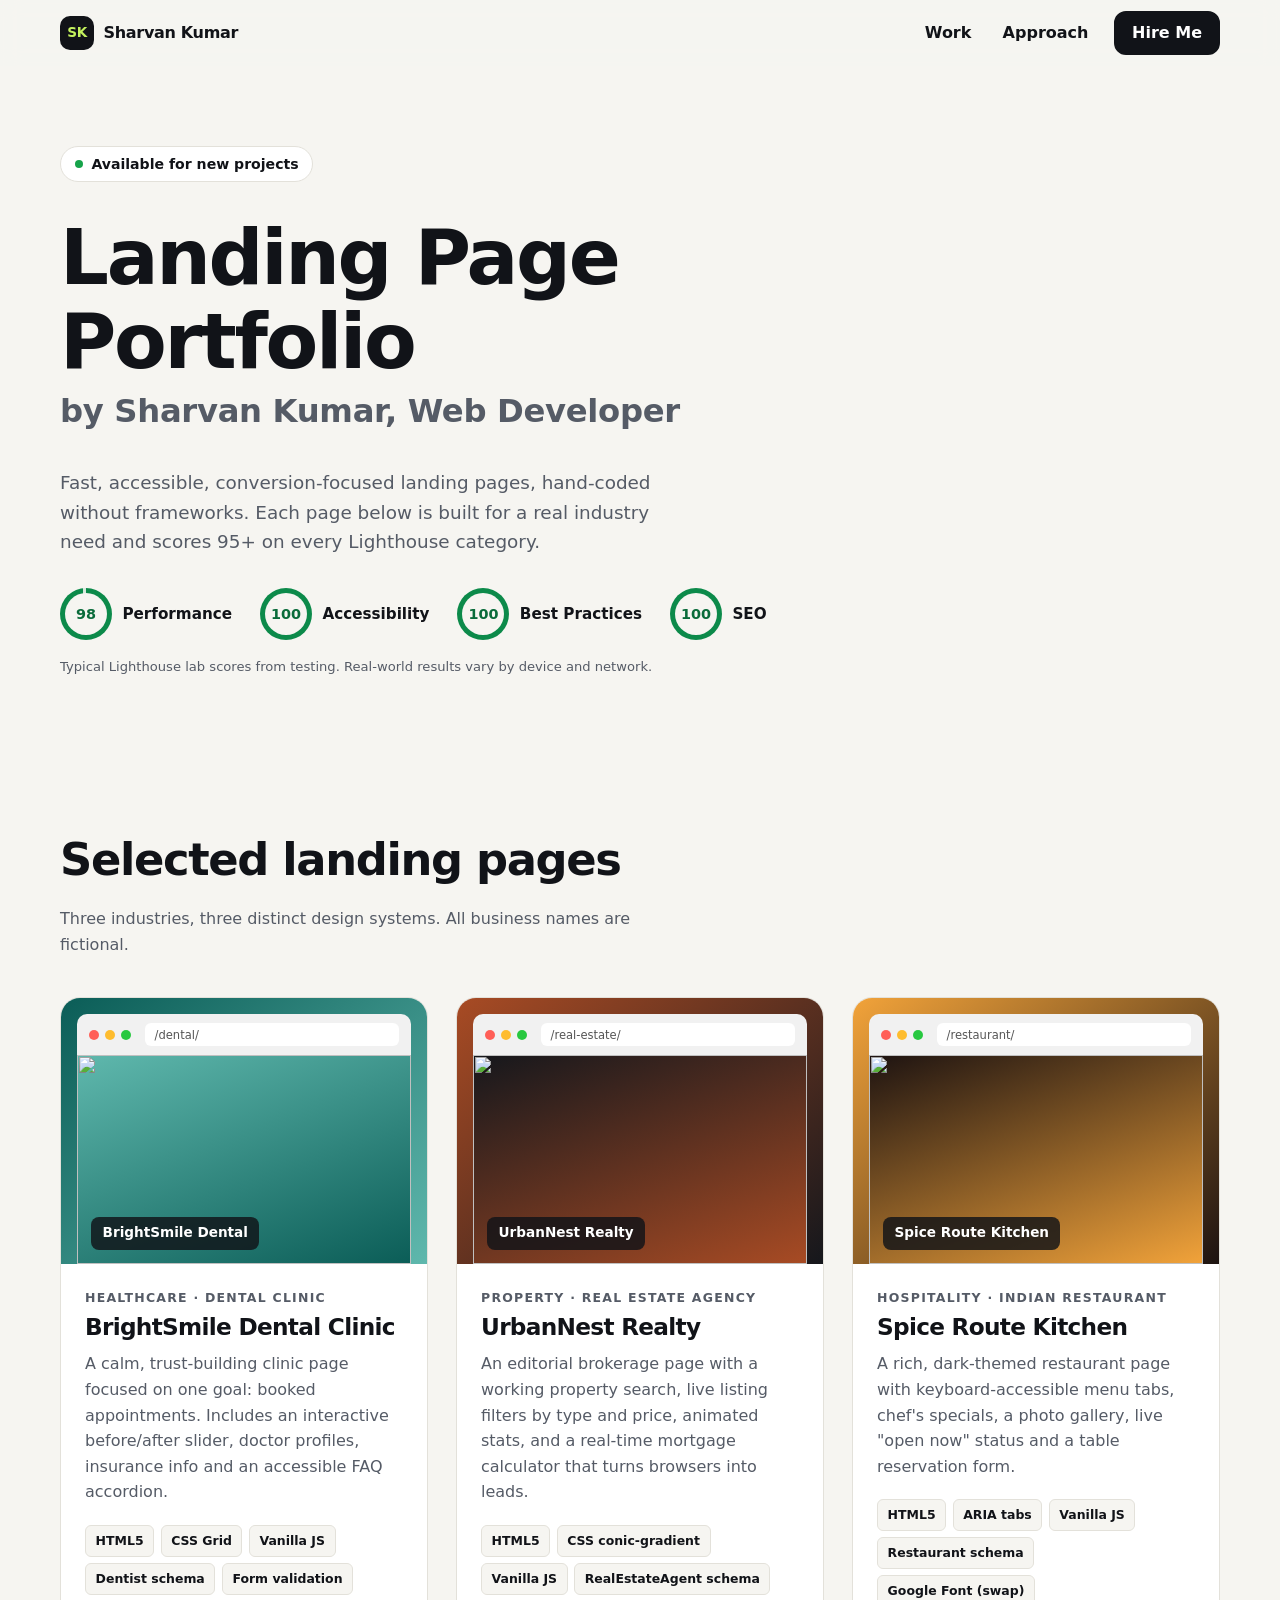
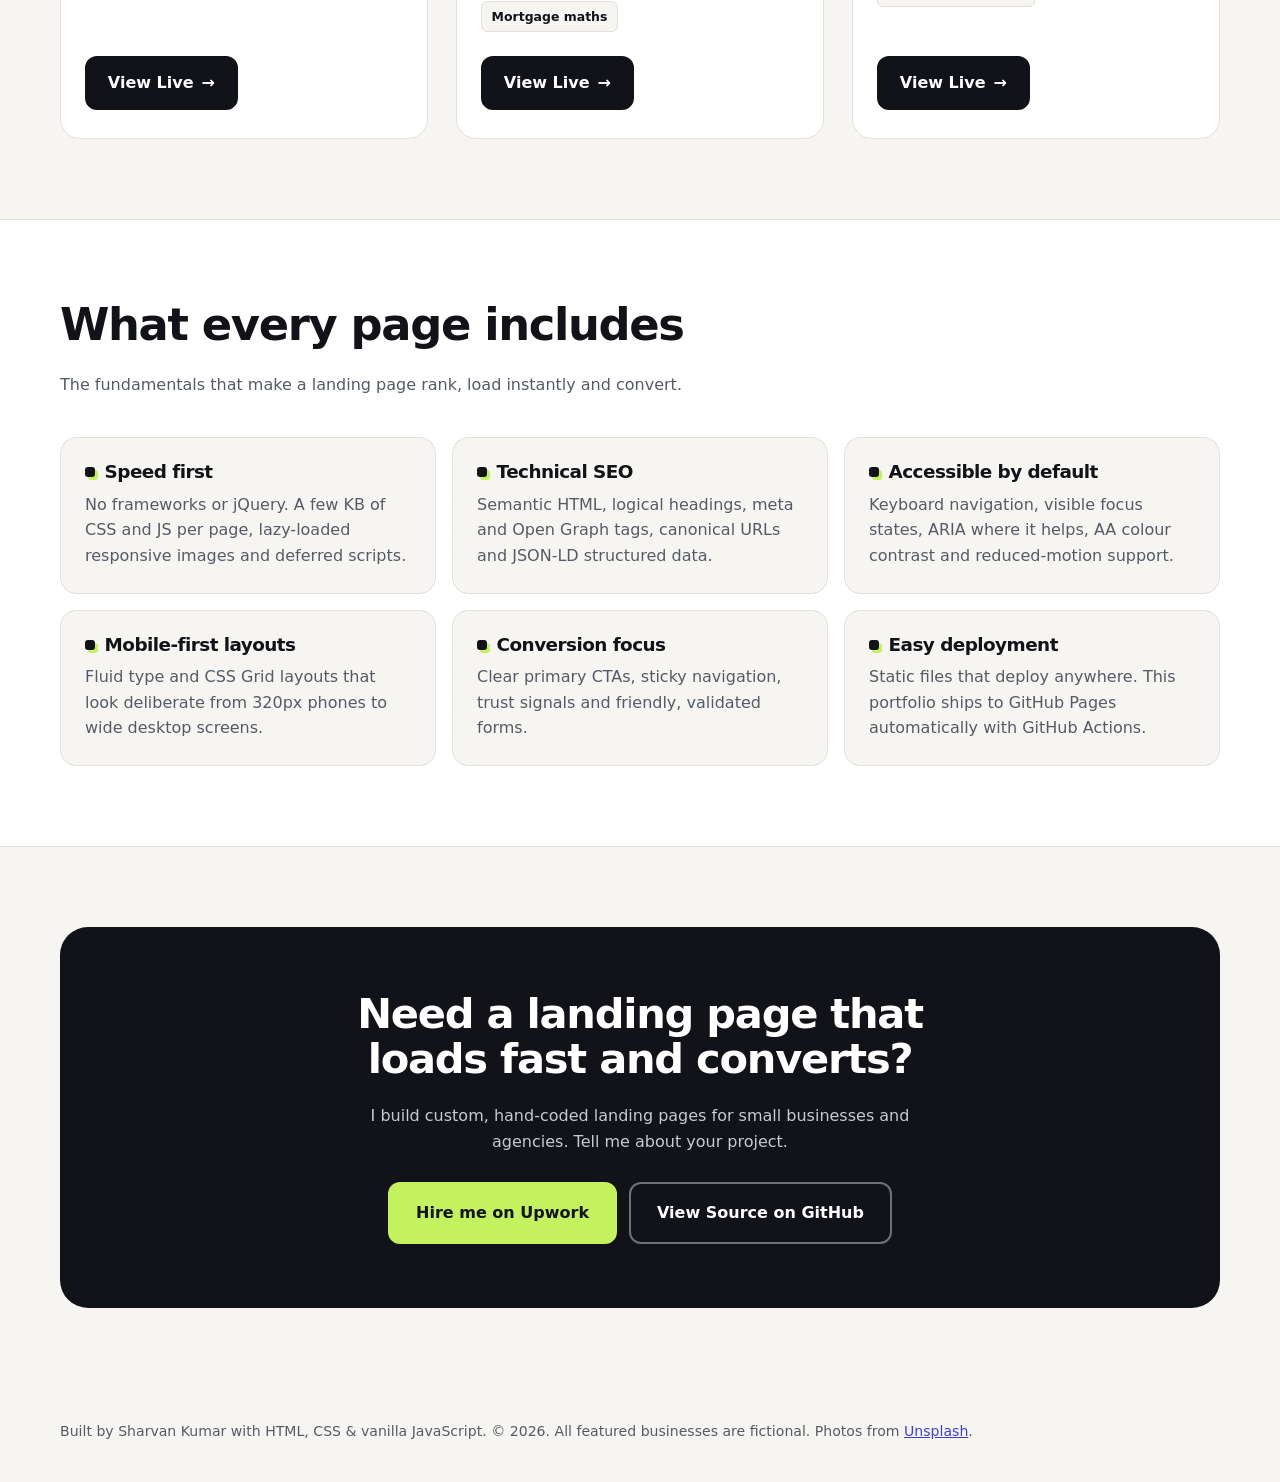
==== index.html @ bbcb1f8a "Add portfolio hub page showcasing the three landing pages Co-Authored-By: Claude Opus 5.5 <noreply@a" ====
<!doctype html>
<html lang="en">
<head>
<meta charset="utf-8">
<meta name="viewport" content="width=device-width, initial-scale=1">
<title>Landing Page Portfolio | Sharvan Kumar, Web Developer</title>
<meta name="description" content="High-converting, lightning-fast landing pages for dental clinics, real estate agencies and restaurants. Hand-coded in HTML, CSS and vanilla JS by Sharvan Kumar.">
<meta name="author" content="Sharvan Kumar">
<meta name="theme-color" content="#111318">
<link rel="canonical" href="https://sharvan10.github.io/industry-landing-pages/">
<meta property="og:type" content="website">
<meta property="og:title" content="Landing Page Portfolio by Sharvan Kumar">
<meta property="og:description" content="Three industry landing pages built for speed, SEO and conversions. Lighthouse 95+ across the board.">
<meta property="og:url" content="https://sharvan10.github.io/industry-landing-pages/">
<meta property="og:image" content="https://images.unsplash.com/photo-1600596542815-ffad4c1539a9?auto=format&amp;fit=crop&amp;w=1200&amp;h=630&amp;q=70">
<meta name="twitter:card" content="summary_large_image">
<link rel="icon" href="data:image/svg+xml,%3Csvg%20xmlns='http://www.w3.org/2000/svg'%20viewBox='0%200%2064%2064'%3E%3Crect%20width='64'%20height='64'%20rx='14'%20fill='%23111318'/%3E%3Ctext%20x='32'%20y='42'%20font-family='Arial'%20font-weight='700'%20font-size='26'%20fill='%23c4f25e'%20text-anchor='middle'%3ESK%3C/text%3E%3C/svg%3E">
<link rel="preconnect" href="https://images.unsplash.com" crossorigin>
<link rel="stylesheet" href="assets/portfolio.css">
<script type="application/ld+json">
{
  "@context": "https://schema.org",
  "@type": "CollectionPage",
  "name": "Landing Page Portfolio by Sharvan Kumar",
  "url": "https://sharvan10.github.io/industry-landing-pages/",
  "author": {"@type": "Person", "name": "Sharvan Kumar", "jobTitle": "Web Developer"},
  "hasPart": [
    {"@type": "WebPage", "name": "BrightSmile Dental Clinic", "url": "https://sharvan10.github.io/industry-landing-pages/dental/"},
    {"@type": "WebPage", "name": "UrbanNest Realty", "url": "https://sharvan10.github.io/industry-landing-pages/real-estate/"},
    {"@type": "WebPage", "name": "Spice Route Kitchen", "url": "https://sharvan10.github.io/industry-landing-pages/restaurant/"}
  ]
}
</script>
</head>
<body>
<a class="skip-link" href="#main">Skip to content</a>

<header class="site-header">
  <div class="container header-inner">
    <a href="./" class="logo" aria-label="Sharvan Kumar, portfolio home"><span class="mark" aria-hidden="true">SK</span><span>Sharvan Kumar</span></a>
    <button class="nav-toggle" type="button" aria-expanded="false" aria-controls="site-nav">
      <span class="sr-only">Menu</span><span class="bars" aria-hidden="true"></span>
    </button>
    <nav id="site-nav" class="site-nav" aria-label="Primary">
      <ul>
        <li><a href="#work">Work</a></li>
        <li><a href="#approach">Approach</a></li>
        <li><a href="#contact" class="btn btn-sm">Hire Me</a></li>
      </ul>
    </nav>
  </div>
</header>

<main id="main">
  <section class="hero">
    <div class="container">
      <p class="eyebrow"><span class="pulse" aria-hidden="true"></span> Available for new projects</p>
      <h1>Landing Page Portfolio <span class="by">by Sharvan Kumar, Web Developer</span></h1>
      <p class="lead">Fast, accessible, conversion-focused landing pages, hand-coded without frameworks. Each page below is built for a real industry need and scores 95+ on every Lighthouse category.</p>
      <ul class="scores" aria-label="Lighthouse target scores">
        <li><span class="gauge" style="--v:98" aria-hidden="true"><b>98</b></span>Performance</li>
        <li><span class="gauge" style="--v:100" aria-hidden="true"><b>100</b></span>Accessibility</li>
        <li><span class="gauge" style="--v:100" aria-hidden="true"><b>100</b></span>Best Practices</li>
        <li><span class="gauge" style="--v:100" aria-hidden="true"><b>100</b></span>SEO</li>
      </ul>
      <p class="scores-note">Typical Lighthouse lab scores from testing. Real-world results vary by device and network.</p>
    </div>
  </section>

  <section class="section" id="work" aria-labelledby="work-title">
    <div class="container">
      <div class="section-head">
        <h2 id="work-title">Selected landing pages</h2>
        <p>Three industries, three distinct design systems. All business names are fictional.</p>
      </div>

      <div class="cards">
        <article class="card reveal" style="--brand:#0b5d57; --brand-2:#5fb8ad">
          <a class="preview" href="dental/" tabindex="-1" aria-hidden="true">
            <span class="browser"><i></i><i></i><i></i><span class="url">/dental/</span></span>
            <span class="shot">
              <img src="https://images.unsplash.com/photo-1629909613654-28e377c37b09?auto=format&amp;fit=crop&amp;w=640&amp;h=400&amp;q=65" width="640" height="400" loading="lazy" decoding="async" alt="">
              <span class="shot-label">BrightSmile Dental</span>
            </span>
          </a>
          <div class="card-body">
            <p class="industry">Healthcare · Dental clinic</p>
            <h3>BrightSmile Dental Clinic</h3>
            <p>A calm, trust-building clinic page focused on one goal: booked appointments. Includes an interactive before/after slider, doctor profiles, insurance info and an accessible FAQ accordion.</p>
            <ul class="tech" aria-label="Technology and features">
              <li>HTML5</li><li>CSS Grid</li><li>Vanilla JS</li><li>Dentist schema</li><li>Form validation</li>
            </ul>
            <a href="dental/" class="btn">View Live <span class="sr-only">BrightSmile Dental Clinic page</span><span aria-hidden="true">→</span></a>
          </div>
        </article>

        <article class="card reveal" style="--brand:#a84b24; --brand-2:#15171c">
          <a class="preview" href="real-estate/" tabindex="-1" aria-hidden="true">
            <span class="browser"><i></i><i></i><i></i><span class="url">/real-estate/</span></span>
            <span class="shot">
              <img src="https://images.unsplash.com/photo-1600596542815-ffad4c1539a9?auto=format&amp;fit=crop&amp;w=640&amp;h=400&amp;q=65" width="640" height="400" loading="lazy" decoding="async" alt="">
              <span class="shot-label">UrbanNest Realty</span>
            </span>
          </a>
          <div class="card-body">
            <p class="industry">Property · Real estate agency</p>
            <h3>UrbanNest Realty</h3>
            <p>An editorial brokerage page with a working property search, live listing filters by type and price, animated stats, and a real-time mortgage calculator that turns browsers into leads.</p>
            <ul class="tech" aria-label="Technology and features">
              <li>HTML5</li><li>CSS conic-gradient</li><li>Vanilla JS</li><li>RealEstateAgent schema</li><li>Mortgage maths</li>
            </ul>
            <a href="real-estate/" class="btn">View Live <span class="sr-only">UrbanNest Realty page</span><span aria-hidden="true">→</span></a>
          </div>
        </article>

        <article class="card reveal" style="--brand:#f2a33a; --brand-2:#1d1311">
          <a class="preview" href="restaurant/" tabindex="-1" aria-hidden="true">
            <span class="browser"><i></i><i></i><i></i><span class="url">/restaurant/</span></span>
            <span class="shot">
              <img src="https://images.unsplash.com/photo-1585937421612-70a008356fbe?auto=format&amp;fit=crop&amp;w=640&amp;h=400&amp;q=65" width="640" height="400" loading="lazy" decoding="async" alt="">
              <span class="shot-label">Spice Route Kitchen</span>
            </span>
          </a>
          <div class="card-body">
            <p class="industry">Hospitality · Indian restaurant</p>
            <h3>Spice Route Kitchen</h3>
            <p>A rich, dark-themed restaurant page with keyboard-accessible menu tabs, chef's specials, a photo gallery, live "open now" status and a table reservation form.</p>
            <ul class="tech" aria-label="Technology and features">
              <li>HTML5</li><li>ARIA tabs</li><li>Vanilla JS</li><li>Restaurant schema</li><li>Google Font (swap)</li>
            </ul>
            <a href="restaurant/" class="btn">View Live <span class="sr-only">Spice Route Kitchen page</span><span aria-hidden="true">→</span></a>
          </div>
        </article>
      </div>
    </div>
  </section>

  <section class="section approach" id="approach" aria-labelledby="approach-title">
    <div class="container">
      <div class="section-head">
        <h2 id="approach-title">What every page includes</h2>
        <p>The fundamentals that make a landing page rank, load instantly and convert.</p>
      </div>
      <ul class="features">
        <li class="reveal"><h3>Speed first</h3><p>No frameworks or jQuery. A few KB of CSS and JS per page, lazy-loaded responsive images and deferred scripts.</p></li>
        <li class="reveal"><h3>Technical SEO</h3><p>Semantic HTML, logical headings, meta and Open Graph tags, canonical URLs and JSON-LD structured data.</p></li>
        <li class="reveal"><h3>Accessible by default</h3><p>Keyboard navigation, visible focus states, ARIA where it helps, AA colour contrast and reduced-motion support.</p></li>
        <li class="reveal"><h3>Mobile-first layouts</h3><p>Fluid type and CSS Grid layouts that look deliberate from 320px phones to wide desktop screens.</p></li>
        <li class="reveal"><h3>Conversion focus</h3><p>Clear primary CTAs, sticky navigation, trust signals and friendly, validated forms.</p></li>
        <li class="reveal"><h3>Easy deployment</h3><p>Static files that deploy anywhere. This portfolio ships to GitHub Pages automatically with GitHub Actions.</p></li>
      </ul>
    </div>
  </section>

  <section class="section contact" id="contact" aria-labelledby="contact-title">
    <div class="container contact-box">
      <h2 id="contact-title">Need a landing page that loads fast and converts?</h2>
      <p>I build custom, hand-coded landing pages for small businesses and agencies. Tell me about your project.</p>
      <div class="contact-actions">
        <a class="btn btn-lg" href="https://www.upwork.com/" rel="noopener">Hire me on Upwork</a>
        <a class="btn btn-ghost btn-lg" href="https://github.com/Sharvan10/industry-landing-pages" rel="noopener">View Source on GitHub</a>
      </div>
    </div>
  </section>
</main>

<footer class="site-footer">
  <div class="container">
    <p>Built by Sharvan Kumar with HTML, CSS &amp; vanilla JavaScript. © <span data-year>2026</span>. All featured businesses are fictional. Photos from <a href="https://unsplash.com/" rel="noopener">Unsplash</a>.</p>
  </div>
</footer>
<script src="assets/core.js" defer></script>
</body>
</html>
---- assets/portfolio.css ----
/* Portfolio hub: crisp neutral with a lime signal accent */
:root {
  --ink: #111318;
  --ink-2: #1d2029;
  --paper: #f6f5f1;
  --white: #fff;
  --muted: #555b66;
  --line: #e3e1da;
  --lime: #c4f25e;
  --accent: #3b3fd8;
  --radius: 20px;
  --shadow: 0 24px 50px -28px rgba(17, 19, 24, .35);
  --font: system-ui, -apple-system, "Segoe UI", Roboto, "Helvetica Neue", Arial, sans-serif;
}
*, *::before, *::after { box-sizing: border-box; }
html { scroll-behavior: smooth; scroll-padding-top: 72px; -webkit-text-size-adjust: 100%; }
body { margin: 0; font-family: var(--font); background: var(--paper); color: var(--ink); line-height: 1.6; }
body.nav-open { overflow: hidden; }
img { display: block; max-width: 100%; height: auto; }
h1, h2, h3 { margin: 0 0 .5em; line-height: 1.1; letter-spacing: -.03em; }
p { margin: 0 0 1em; }
ul { margin: 0; padding: 0; list-style: none; }
a { color: var(--accent); }
.container { width: min(1160px, 100% - 2.5rem); margin-inline: auto; }
.sr-only { position: absolute; width: 1px; height: 1px; margin: -1px; padding: 0; overflow: hidden; clip: rect(0 0 0 0); white-space: nowrap; border: 0; }
.skip-link { position: absolute; left: 1rem; top: -100px; background: var(--ink); color: #fff; padding: .6rem 1rem; border-radius: 8px; z-index: 100; }
.skip-link:focus { top: 1rem; }
:focus-visible { outline: 3px solid var(--accent); outline-offset: 3px; }

.btn { display: inline-flex; align-items: center; justify-content: center; gap: .5rem; min-height: 46px; padding: .75rem 1.3rem; border-radius: 12px; background: var(--ink); color: #fff; border: 2px solid var(--ink); font: inherit; font-weight: 700; text-decoration: none; transition: transform .2s, box-shadow .2s, background .2s; }
.btn:hover { transform: translateY(-2px); box-shadow: var(--shadow); }
.btn-sm { min-height: 40px; padding: .45rem 1rem; }
.btn-lg { padding: 1rem 1.6rem; }
.btn-ghost { background: transparent; color: #fff; border-color: rgba(255,255,255,.4); }
.btn-ghost:hover { border-color: #fff; }

.site-header { position: sticky; top: 0; z-index: 50; background: rgba(246,245,241,.9); backdrop-filter: blur(10px); transition: box-shadow .25s; }
.site-header.scrolled { box-shadow: 0 1px 0 var(--line); }
.header-inner { height: 66px; display: flex; align-items: center; justify-content: space-between; }
.logo { display: inline-flex; align-items: center; gap: .6rem; color: var(--ink); text-decoration: none; font-weight: 750; letter-spacing: -.02em; }
.mark { display: grid; place-items: center; width: 34px; height: 34px; border-radius: 10px; background: var(--ink); color: var(--lime); font-size: .85rem; font-weight: 800; }
.nav-toggle { width: 44px; height: 44px; display: grid; place-items: center; border: 0; border-radius: 10px; background: #e9e7e0; cursor: pointer; }
.bars, .bars::before, .bars::after { position: relative; display: block; width: 20px; height: 2px; background: var(--ink); transition: transform .25s; }
.bars::before, .bars::after { content: ""; position: absolute; left: 0; }
.bars::before { top: -6px; } .bars::after { top: 6px; }
[aria-expanded="true"] .bars { background: transparent; }
[aria-expanded="true"] .bars::before { transform: translateY(6px) rotate(45deg); }
[aria-expanded="true"] .bars::after { transform: translateY(-6px) rotate(-45deg); }
.site-nav { position: fixed; inset: 66px 0 auto; background: var(--paper); padding: 1rem 1.25rem 1.5rem; border-bottom: 1px solid var(--line); opacity: 0; visibility: hidden; transform: translateY(-8px); transition: .25s; }
.site-nav.open { opacity: 1; visibility: visible; transform: none; }
.site-nav ul { display: grid; gap: .25rem; }
.site-nav a:not(.btn) { display: block; padding: .8rem .5rem; color: var(--ink); text-decoration: none; font-weight: 600; border-radius: 8px; }
.site-nav a:not(.btn):hover { background: #ebe9e2; }
.site-nav .btn { width: 100%; margin-top: .5rem; }

.hero { padding: 3.5rem 0 3rem; }
.eyebrow { display: inline-flex; align-items: center; gap: .55rem; font-size: .88rem; font-weight: 650; background: #fff; border: 1px solid var(--line); padding: .35rem .85rem; border-radius: 999px; }
.pulse { width: 8px; height: 8px; border-radius: 50%; background: #16a34a; box-shadow: 0 0 0 0 rgba(22,163,74,.5); animation: pulse 2s infinite; }
@keyframes pulse { 70% { box-shadow: 0 0 0 10px rgba(22,163,74,0); } 100% { box-shadow: 0 0 0 0 rgba(22,163,74,0); } }
.hero h1 { font-size: clamp(2.4rem, 7vw, 4.8rem); margin-top: 1.25rem; max-width: 16ch; }
.by { display: block; font-size: .42em; font-weight: 600; letter-spacing: -.01em; color: var(--muted); margin-top: .6rem; }
.lead { font-size: 1.15rem; color: var(--muted); max-width: 40rem; }
.scores { display: flex; flex-wrap: wrap; gap: 1.25rem 1.75rem; margin-top: 2rem; }
.scores li { display: flex; align-items: center; gap: .65rem; font-weight: 650; font-size: .95rem; }
.gauge { --v: 100; width: 52px; height: 52px; border-radius: 50%; display: grid; place-items: center; background: conic-gradient(#0c8a4a calc(var(--v) * 1%), #d7e9dd 0); }
.gauge b { width: 42px; height: 42px; border-radius: 50%; background: var(--paper); display: grid; place-items: center; font-size: .9rem; color: #0a6b3a; }
.scores-note { font-size: .82rem; color: var(--muted); margin-top: 1rem; }

.section { padding: 4rem 0; }
.section-head { margin-bottom: 2.5rem; max-width: 40rem; }
.section-head h2 { font-size: clamp(1.8rem, 4.5vw, 2.8rem); }
.section-head p { color: var(--muted); }

.cards { display: grid; gap: 1.75rem; }
.card { background: #fff; border: 1px solid var(--line); border-radius: var(--radius); overflow: hidden; display: flex; flex-direction: column; transition: transform .3s, box-shadow .3s; }
.card:hover { transform: translateY(-6px); box-shadow: var(--shadow); }
.preview { display: block; padding: 1rem 1rem 0; background: linear-gradient(140deg, var(--brand), var(--brand-2)); text-decoration: none; }
.browser { display: flex; align-items: center; gap: 6px; background: #f1f1f1; border-radius: 10px 10px 0 0; padding: .55rem .75rem; }
.browser i { width: 10px; height: 10px; border-radius: 50%; background: #d4d4d4; }
.browser i:first-child { background: #ff5f57; } .browser i:nth-child(2) { background: #febc2e; } .browser i:nth-child(3) { background: #28c840; }
.url { margin-left: .5rem; flex: 1; background: #fff; border-radius: 6px; font-size: .72rem; color: #555; padding: .15rem .6rem; }
.shot { position: relative; display: block; aspect-ratio: 16/10; overflow: hidden; background: linear-gradient(160deg, var(--brand-2), var(--brand)); }
.shot img { width: 100%; height: 100%; object-fit: cover; transition: transform .6s; }
.card:hover .shot img { transform: scale(1.05); }
.shot-label { position: absolute; left: .9rem; bottom: .9rem; background: rgba(17,19,24,.82); color: #fff; font-weight: 700; font-size: .85rem; padding: .35rem .7rem; border-radius: 8px; }
.card-body { padding: 1.5rem 1.5rem 1.75rem; display: flex; flex-direction: column; flex: 1; }
.industry { font-size: .78rem; font-weight: 700; letter-spacing: .1em; text-transform: uppercase; color: var(--muted); margin-bottom: .4rem; }
.card h3 { font-size: 1.45rem; }
.card-body > p:not(.industry) { color: var(--muted); }
.tech { display: flex; flex-wrap: wrap; gap: .4rem; margin: .25rem 0 1.5rem; }
.tech li { font-size: .78rem; font-weight: 650; padding: .3rem .6rem; border-radius: 6px; background: var(--paper); border: 1px solid var(--line); }
.card .btn { margin-top: auto; align-self: flex-start; }

.approach { background: #fff; border-block: 1px solid var(--line); }
.features { display: grid; gap: 1rem; }
.features li { padding: 1.5rem; border-radius: 16px; background: var(--paper); border: 1px solid var(--line); }
.features h3 { font-size: 1.15rem; display: flex; align-items: center; gap: .6rem; }
.features h3::before { content: ""; width: 10px; height: 10px; border-radius: 3px; background: var(--ink); box-shadow: 3px 3px 0 var(--lime); }
.features p { margin: 0; color: var(--muted); }

.contact-box { background: var(--ink); color: #fff; border-radius: 28px; padding: 3rem 1.5rem; text-align: center; }
.contact-box h2 { font-size: clamp(1.7rem, 4vw, 2.6rem); max-width: 22ch; margin-inline: auto; }
.contact-box p { color: #c7cad1; max-width: 36rem; margin: 0 auto 1.75rem; }
.contact-actions { display: flex; flex-wrap: wrap; justify-content: center; gap: .8rem; }
.contact-box .btn:first-child { background: var(--lime); border-color: var(--lime); color: var(--ink); }

.site-footer { padding: 2rem 0 2.5rem; font-size: .88rem; color: var(--muted); }
.site-footer p { margin: 0; }

.js .reveal { opacity: 0; transform: translateY(18px); transition: opacity .6s, transform .6s; }
.js .reveal.in { opacity: 1; transform: none; }
.img-fail { color: transparent; }

@media (min-width: 700px) {
  .cards { grid-template-columns: repeat(2, 1fr); }
  .features { grid-template-columns: repeat(2, 1fr); }
  .contact-box { padding: 4rem 3rem; }
}
@media (min-width: 900px) {
  .nav-toggle { display: none; }
  .site-nav { position: static; opacity: 1; visibility: visible; transform: none; padding: 0; border: 0; background: none; }
  .site-nav ul { display: flex; align-items: center; gap: .25rem; }
  .site-nav a:not(.btn) { padding: .5rem .85rem; }
  .site-nav .btn { width: auto; margin: 0 0 0 .5rem; }
  .hero { padding: 5rem 0 4rem; }
  .section { padding: 5rem 0; }
}
@media (min-width: 1060px) {
  .cards { grid-template-columns: repeat(3, 1fr); }
  .features { grid-template-columns: repeat(3, 1fr); }
}
@media (prefers-reduced-motion: reduce) {
  *, *::before, *::after { animation: none !important; transition: none !important; scroll-behavior: auto !important; }
}
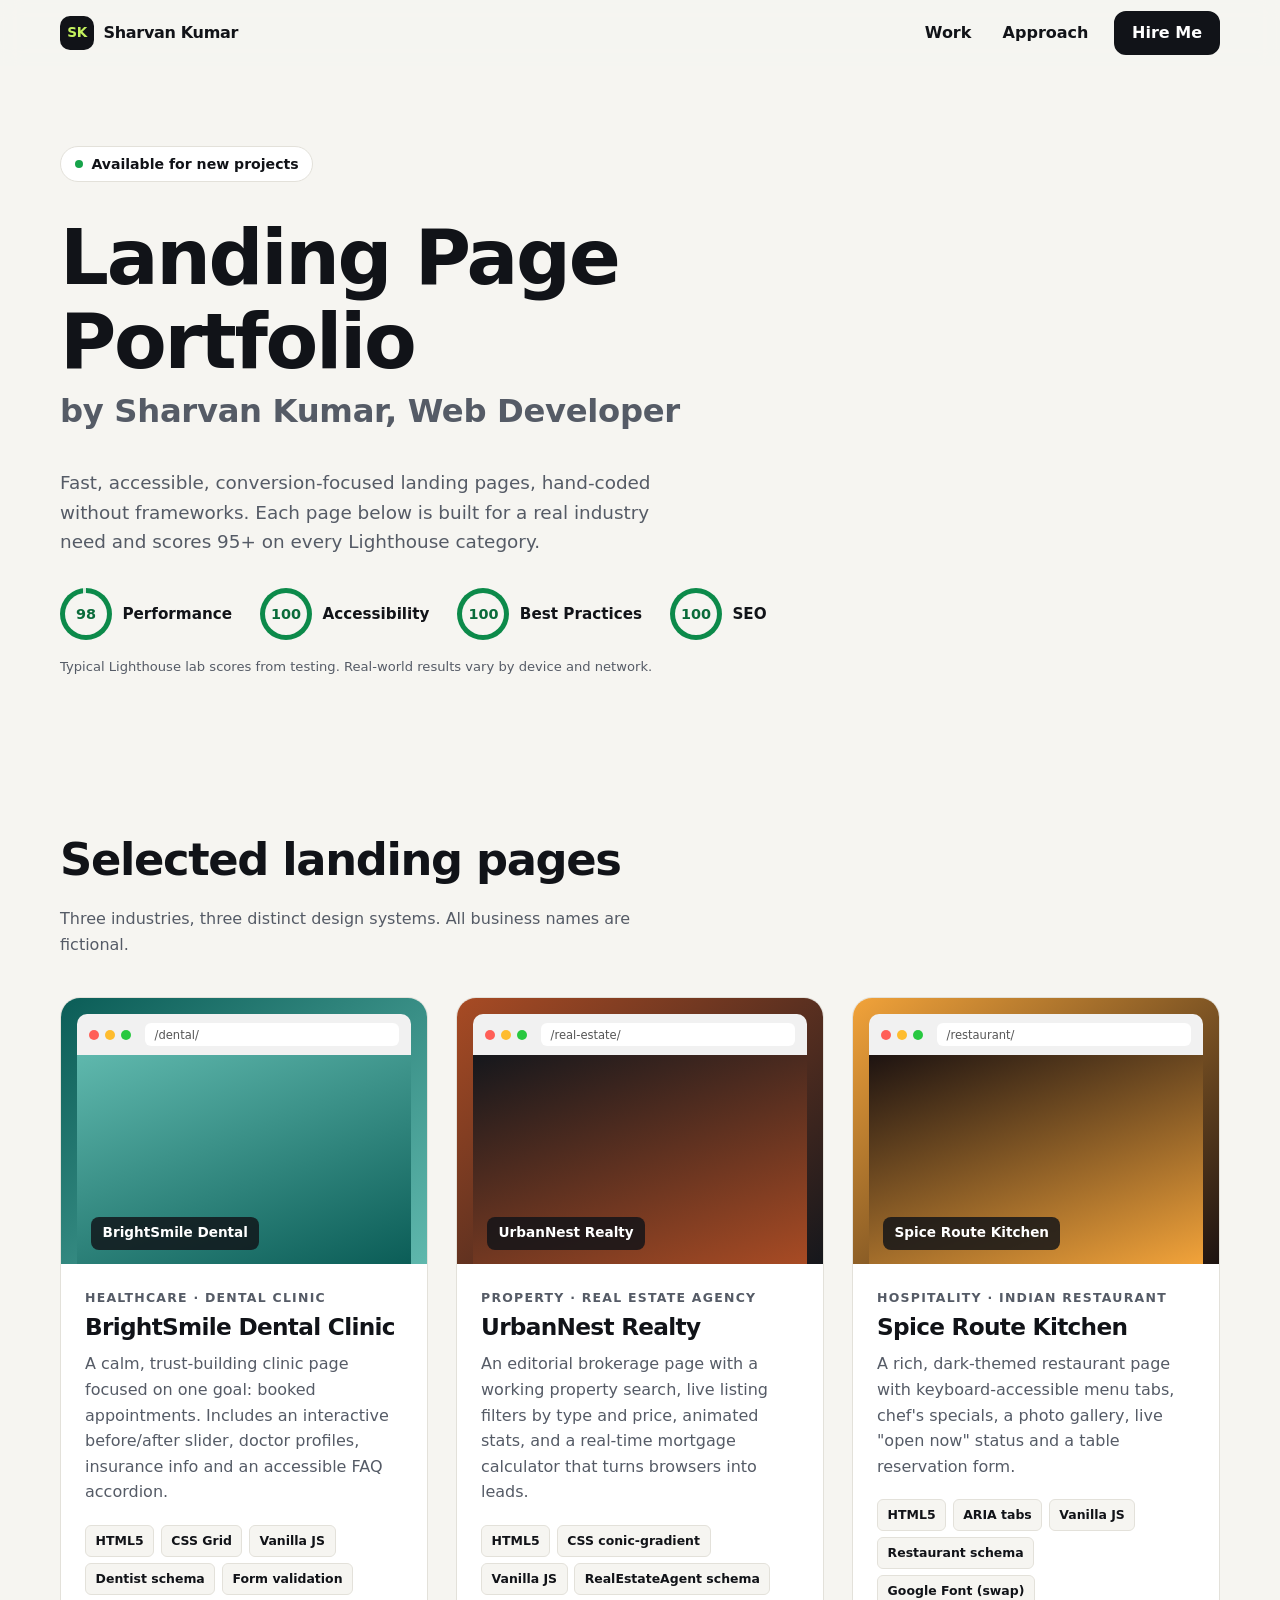
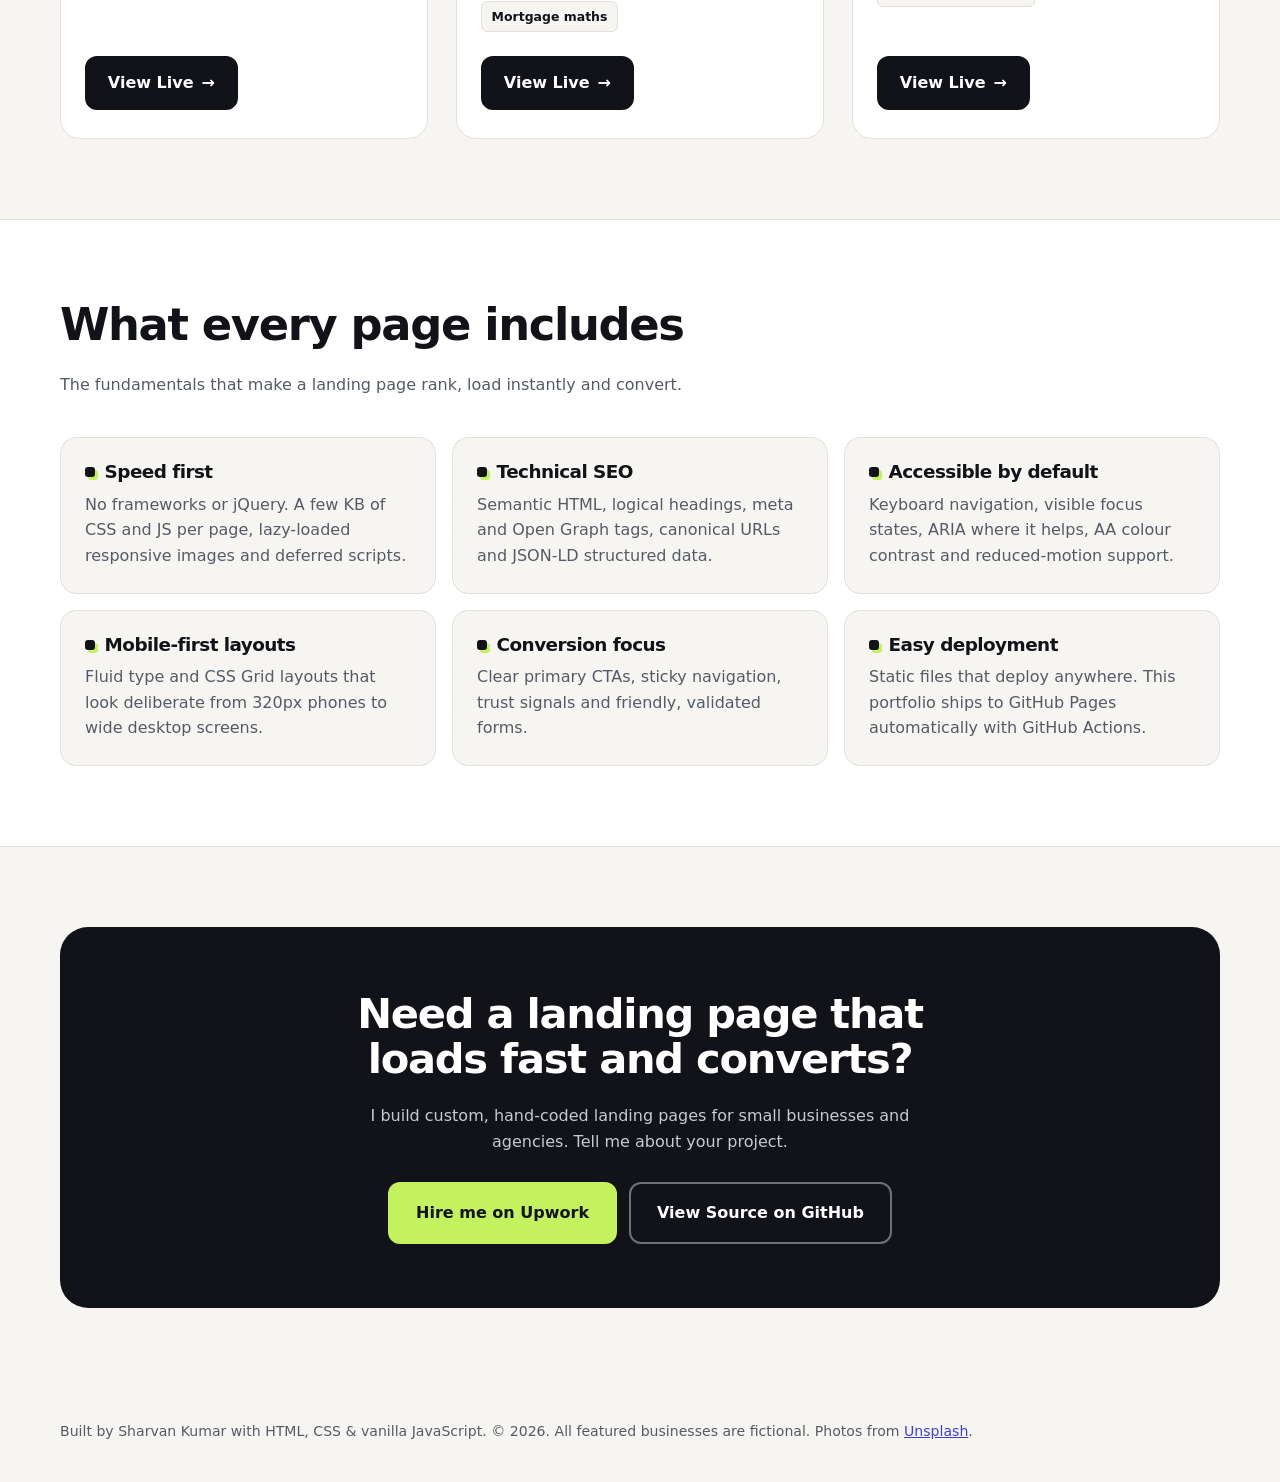
==== commit 3181b13a: "Link hub Hire Me button to Upwork profile Co-Authored-By: Claude Opus 5.5 <noreply@anthropic.com> Cl" ====
--- a/index.html
+++ b/index.html
@@ -157,7 +157,7 @@
       <h2 id="contact-title">Need a landing page that loads fast and converts?</h2>
       <p>I build custom, hand-coded landing pages for small businesses and agencies. Tell me about your project.</p>
       <div class="contact-actions">
-        <a class="btn btn-lg" href="https://www.upwork.com/" rel="noopener">Hire me on Upwork</a>
+        <a class="btn btn-lg" href="https://www.upwork.com/freelancers/~01e303c9f7c4f0fc9b" rel="noopener">Hire me on Upwork</a>
         <a class="btn btn-ghost btn-lg" href="https://github.com/Sharvan10/industry-landing-pages" rel="noopener">View Source on GitHub</a>
       </div>
     </div>
